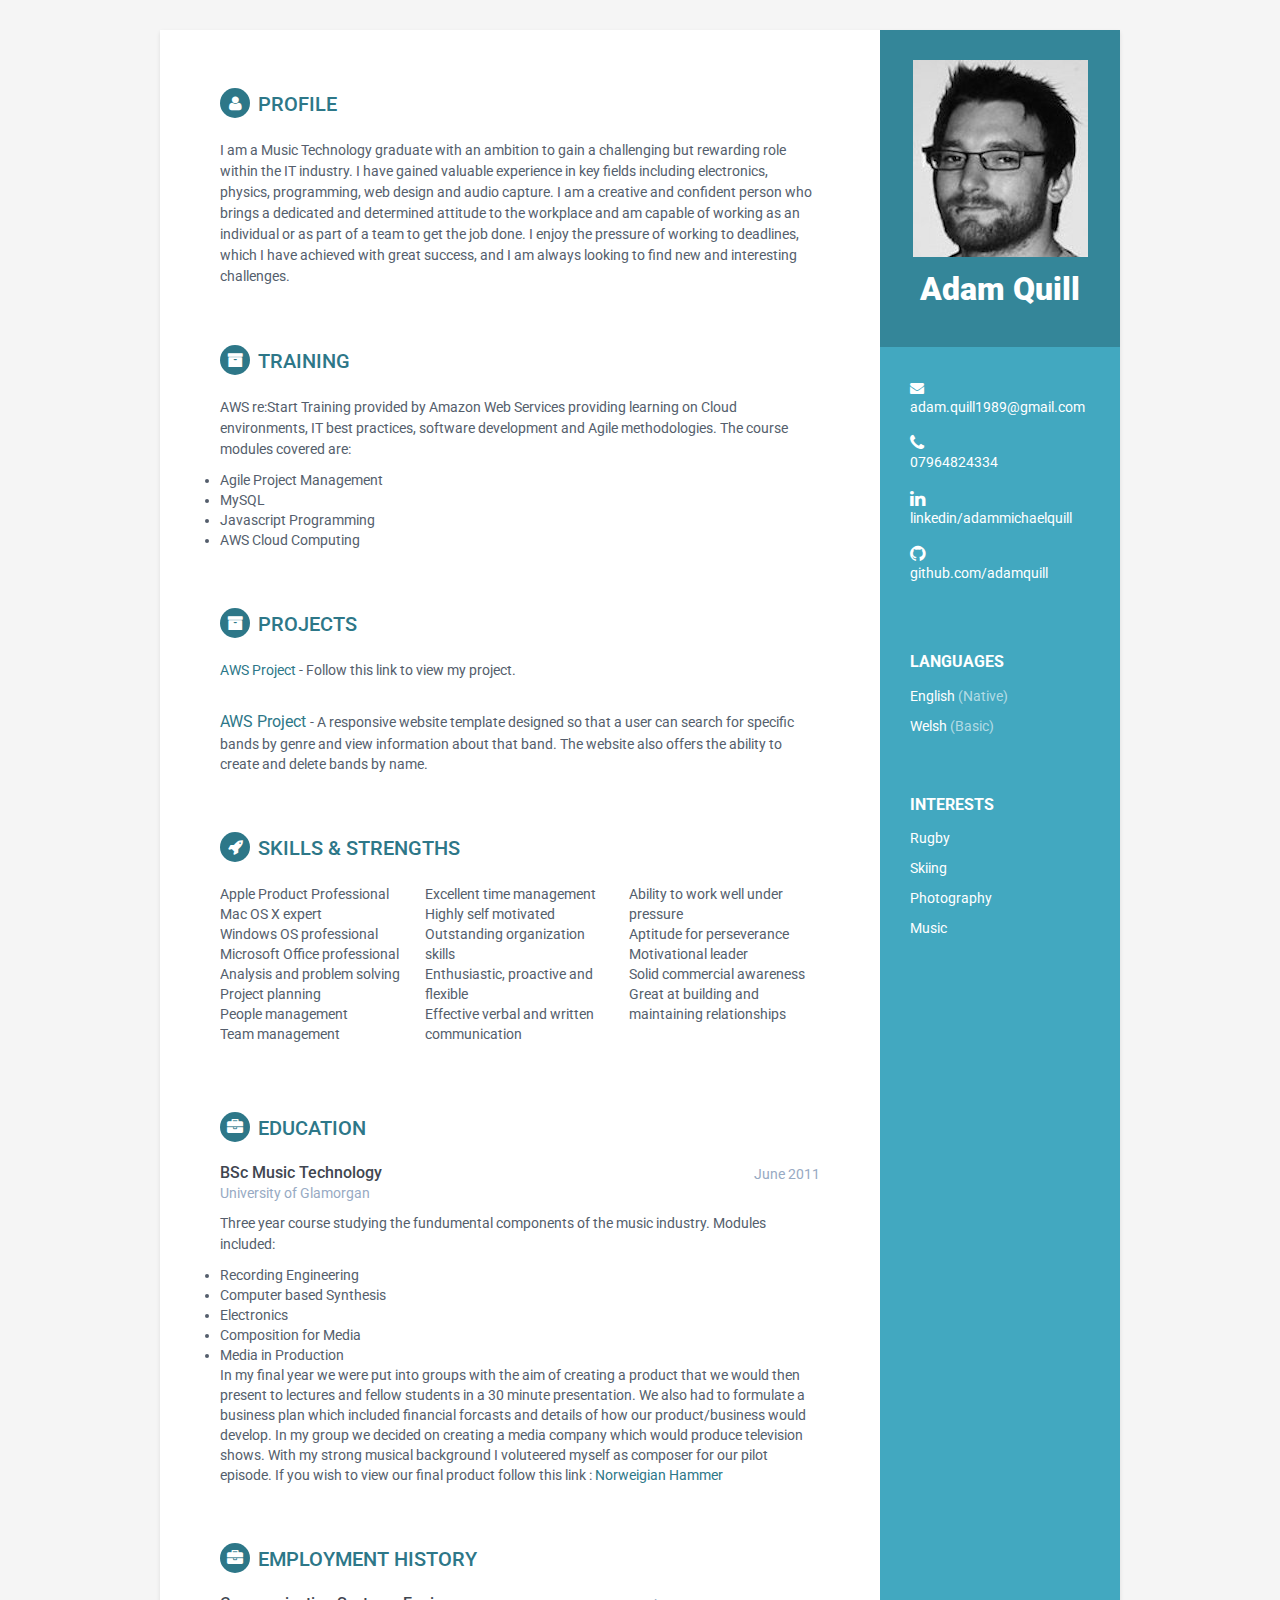
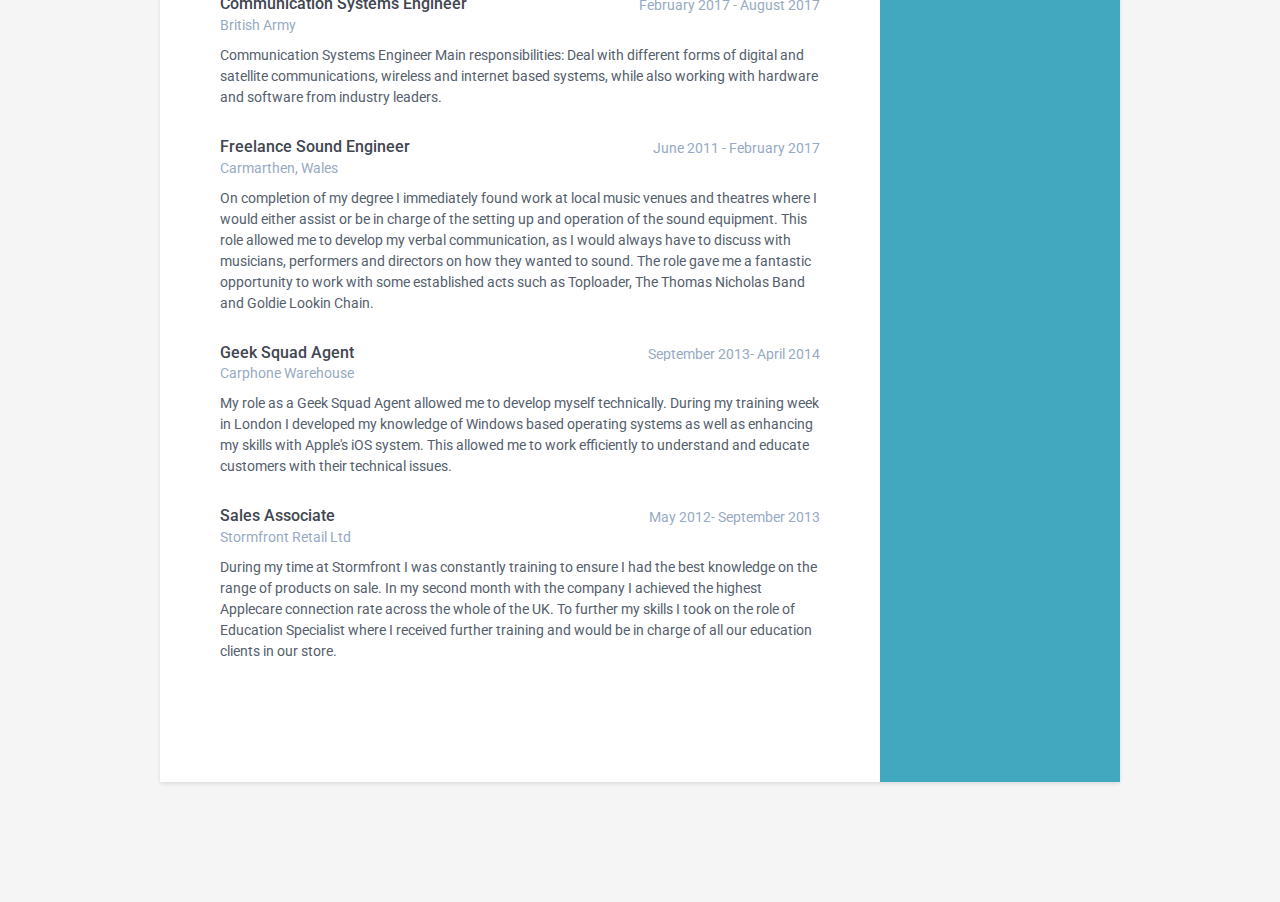
==== index.html @ 20fcff27 "link update" ====
<!DOCTYPE html>
<!--[if IE 8]> <html lang="en" class="ie8"> <![endif]-->
<!--[if IE 9]> <html lang="en" class="ie9"> <![endif]-->
<!--[if !IE]><!-->
<html lang="en">
<!--<![endif]-->

<head>
    <title>Adam Quill CV</title>
    <!-- Meta -->
    <meta charset="utf-8">
    <meta http-equiv="X-UA-Compatible" content="IE=edge">
    <meta name="viewport" content="width=device-width, initial-scale=1.0">
    <meta name="description" content="Responsive HTML5 Resume/CV Template for Developers">
    <meta name="author" content="Xiaoying Riley at 3rd Wave Media">

    <link href='https://fonts.googleapis.com/css?family=Roboto:400,500,400italic,300italic,300,500italic,700,700italic,900,900italic'
        rel='stylesheet' type='text/css'>
    <!-- Global CSS -->
    <link rel="stylesheet" href="assets/plugins/bootstrap/css/bootstrap.min.css">
    <!-- Plugins CSS -->
    <link rel="stylesheet" href="assets/plugins/font-awesome/css/font-awesome.css">

    <!-- Theme CSS -->
    <link id="theme-style" rel="stylesheet" href="assets/css/styles.css">
    <!-- HTML5 shim and Respond.js for IE8 support of HTML5 elements and media queries -->
    <!--[if lt IE 9]>
      <script src="https://oss.maxcdn.com/html5shiv/3.7.2/html5shiv.min.js"></script>
      <script src="https://oss.maxcdn.com/respond/1.4.2/respond.min.js"></script>
    <![endif]-->
    <style>
        .newspaper {
            -webkit-columns: 100px 3;

            -moz-columns: 100px 3;

            columns: 100px 3;
        }
    </style>
</head>

<body>
    <div class="wrapper">
        <div class="sidebar-wrapper">
            <div class="profile-container">
                <img class="profile" src="assets/images/me.jpg" alt="Adam Quill" />
                <h1 class="name">Adam Quill</h1>
                <h3 class="tagline"></h3>
            </div>
            <!--//profile-container-->

            <div class="contact-container container-block">
                <ul class="list-unstyled contact-list">
                    <li class="email">
                        <i class="fa fa-envelope"></i>
                        <a href="mailto: adam.quill1989@gmail.com">adam.quill1989@gmail.com</a>
                    </li>
                    <li class="phone">
                        <i class="fa fa-phone"></i>
                        <a>
                            <br>07964824334</a>
                    </li>
                    <li class="linkedin">
                        <i class="fa fa-linkedin"></i>
                        <a href="https://www.linkedin.com/in/adammichaelquill/" target="_blank">linkedin/adammichaelquill</a>
                    </li>
                    <li class="github">
                        <i class="fa fa-github"></i>
                        <a href="https://github.com/adamquill" target="_blank">
                            <br>github.com/adamquill</a>
                    </li>

                </ul>
            </div>
            <!--//contact-container-->
            <div class="languages-container container-block">
                <h2 class="container-block-title">Languages</h2>
                <ul class="list-unstyled interests-list">
                    <li>English
                        <span class="lang-desc">(Native)</span>
                    </li>
                    <li>Welsh
                        <span class="lang-desc">(Basic)</span>
                    </li>

                </ul>
            </div>
            <!--//interests-->

            <div class="interests-container container-block">
                <h2 class="container-block-title">Interests</h2>
                <ul class="list-unstyled interests-list">
                    <li>Rugby</li>
                    <li>Skiing</li>
                    <li>Photography</li>
                    <li>Music</li>
                </ul>
            </div>
            <!--//interests-->

        </div>
        <!--//sidebar-wrapper-->

        <div class="main-wrapper">

            <section class="section summary-section">
                <h2 class="section-title">
                    <i class="fa fa-user"></i>Profile</h2>
                <div class="summary">
                    <p>I am a Music Technology graduate with an ambition to gain a challenging but rewarding role within the
                        IT industry. I have gained valuable experience in key fields including electronics, physics, programming,
                        web design and audio capture. I am a creative and confident person who brings a dedicated and determined
                        attitude to the workplace and am capable of working as an individual or as part of a team to get
                        the job done. I enjoy the pressure of working to deadlines, which I have achieved with great success,
                        and I am always looking to find new and interesting challenges.</p>
                </div>
                <!--//summary-->
            </section>
            <!--//section-->
            <section class="section projects-section">
                <h2 class="section-title">
                    <i class="fa fa-archive"></i>Training</h2>
                <div class="intro">
                    <p>AWS re:Start Training provided by Amazon Web Services providing learning on Cloud environments, IT best
                        practices, software development and Agile methodologies. The course modules covered are:
                        <li> Agile Project Management</li>
                        <li> MySQL</li>
                        <li> Javascript Programming</li>
                        <li> AWS Cloud Computing</li>
                    </p>
                </div>



            </section>
            <!--//section-->
            <section class="section projects-section">
                <h2 class="section-title">
                    <i class="fa fa-archive"></i>Projects</h2>
                <div class="intro">
                    <p>
                        <a href="src/newgaragewithsearch.html">AWS Project</h4>
                        </a> - Follow this link to view my project.
                    </p>
                </div>
                <!--//intro-->
                <div class="item">
                    <span class="project-title">
                        <a href="#hook">AWS Project</a>
                    </span> -
                    <span class="project-tagline">A responsive website template designed so that a user can search for specific bands by genre and view
                        information about that band. The website also offers the ability to create and delete bands by name.</span>

                </div>
                <!--//item-->

            </section>
            <section class="skills-section section">
                <h2 class="section-title">
                    <i class="fa fa-rocket"></i>Skills &amp; Strengths</h2>
                <div class="skillset">
                    <div class="item">
                        <div class="newspaper">Apple Product Professional Mac OS X expert
                            <br> Windows OS professional Microsoft Office professional Analysis and problem solving Project planning
                            <br> People management
                            <br>Team management
                            <br>Excellent time management
                            <br> Highly self motivated Outstanding organization skills
                            <br> Enthusiastic, proactive and flexible
                            <br>Effective verbal and written communication
                            <br>Ability to work well under pressure
                            <br> Aptitude for perseverance
                            <br>Motivational leader
                            <br> Solid commercial awareness Great at building and maintaining relationships
                        </div>

                        </p>
            </section>
            <section class="section experiences-section">
                <h2 class="section-title">
                    <i class="fa fa-briefcase"></i>Education</h2>

                <div class="item">
                    <div class="meta">
                        <div class="upper-row">
                            <h3 class="job-title">BSc Music Technology</h3>
                            <div class="time">June 2011</div>
                        </div>
                        <!--//upper-row-->
                        <div class="company">University of Glamorgan</div>
                    </div>
                    <!--//meta-->
                    <div class="details">
                        <p>Three year course studying the fundumental components of the music industry. Modules included:
                            <li>Recording Engineering</li>
                            <li>Computer based Synthesis</li>
                            <li>Electronics</li>
                            <li>Composition for Media</li>
                            <li>Media in Production</li>
                            In my final year we were put into groups with the aim of creating a product that we would then present to lectures and fellow
                            students in a 30 minute presentation. We also had to formulate a business plan which included financial forcasts and details of 
                            how our product/business would develop. In my group we decided on creating a media company which would produce television shows.
                            With my strong musical background I voluteered myself as composer for our pilot episode. If you wish to view our final product
                            follow this link : <a href="https://www.youtube.com/watch?v=DDrHcM4TVjU">Norweigian Hammer</a> 
                        </p>
                    </div>
            </section>
            <!--//skills-section-->
            <section class="section experiences-section">
                <h2 class="section-title">
                    <i class="fa fa-briefcase"></i>Employment History</h2>

                <div class="item">
                    <div class="meta">
                        <div class="upper-row">
                            <h3 class="job-title">Communication Systems Engineer</h3>
                            <div class="time">February 2017 - August 2017</div>
                        </div>
                        <!--//upper-row-->
                        <div class="company">British Army</div>
                    </div>
                    <!--//meta-->
                    <div class="details">
                        <p>Communication Systems Engineer Main responsibilities: Deal with different forms of digital and satellite
                            communications, wireless and internet based systems, while also working with hardware and software
                            from industry leaders.</p>
                    </div>
                    <!--//details-->
                </div>
                <!--//item-->

                <div class="item">
                    <div class="meta">
                        <div class="upper-row">
                            <h3 class="job-title">Freelance Sound Engineer</h3>
                            <div class="time">June 2011 - February 2017</div>
                        </div>
                        <!--//upper-row-->
                        <div class="company">Carmarthen, Wales</div>
                    </div>
                    <!--//meta-->
                    <div class="details">
                        <p>On completion of my degree I immediately found work at local music venues and theatres where I would
                            either assist or be in charge of the setting up and operation of the sound equipment. This role
                            allowed me to develop my verbal communication, as I would always have to discuss with musicians,
                            performers and directors on how they wanted to sound. The role gave me a fantastic opportunity
                            to work with some established acts such as Toploader, The Thomas Nicholas Band and Goldie Lookin
                            Chain.
                        </p>

                    </div>
                    <!--//details-->
                </div>
                <!--//item-->

                <div class="item">
                    <div class="meta">
                        <div class="upper-row">
                            <h3 class="job-title">Geek Squad Agent</h3>
                            <div class="time">September 2013- April 2014</div>
                        </div>
                        <!--//upper-row-->
                        <div class="company">Carphone Warehouse</div>
                    </div>
                    <!--//meta-->
                    <div class="details">
                        <p>My role as a Geek Squad Agent allowed me to develop myself technically. During my training week in
                            London I developed my knowledge of Windows based operating systems as well as enhancing my skills
                            with Apple's iOS system. This allowed me to work efficiently to understand and educate customers
                            with their technical issues.</p>
                    </div>
                    <!--//details-->
                </div>
                <!--//item-->
                <div class="item">
                    <div class="meta">
                        <div class="upper-row">
                            <h3 class="job-title">Sales Associate</h3>
                            <div class="time">May 2012- September 2013</div>
                        </div>
                        <!--//upper-row-->
                        <div class="company">Stormfront Retail Ltd</div>
                    </div>
                    <!--//meta-->
                    <div class="details">
                        <p>During my time at Stormfront I was constantly training to ensure I had the best knowledge on the
                            range of products on sale. In my second month with the company I achieved the highest Applecare
                            connection rate across the whole of the UK. To further my skills I took on the role of Education
                            Specialist where I received further training and would be in charge of all our education clients
                            in our store.
                        </p>
                    </div>
                    <!--//details-->
                </div>
                <!--//item-->

            </section>
            <!--//section-->





            </div>
            <!--//main-body-->
            </div>

            <footer class="footer">

                </div>
                <!--//container-->
            </footer>
            <!--//footer-->

            <!-- Javascript -->
            <script type="text/javascript" src="assets/plugins/jquery-1.11.3.min.js"></script>
            <script type="text/javascript" src="assets/plugins/bootstrap/js/bootstrap.min.js"></script>
            <!-- custom js -->
            <script type="text/javascript" src="assets/js/main.js"></script>
</body>

</html>
---- assets/css/styles.css ----
/*   
 * Template Name: Orbit - Responsive Resume/CV Template for Developers
 * Version: 1.0
 * Author: Xiaoying Riley
 * Twitter: @3rdwave_themes
 * License: Creative Commons Attribution 3.0 License
 * Website: http://themes.3rdwavemedia.com/
*/
/* styles.css */
/* ======= Base ======= */
body {
  font-family: 'Roboto', sans-serif;
  color: #545E6C;
  background: #f5f5f5;
  font-size: 14px;
  padding: 30px;
  -webkit-font-smoothing: antialiased;
  -moz-osx-font-smoothing: grayscale;
}
h1,
h2,
h3,
h4,
h5,
h6 {
  font-weight: 700;
}
a {
  color: #2d7788;
  -webkit-transition: all 0.4s ease-in-out;
  -moz-transition: all 0.4s ease-in-out;
  -ms-transition: all 0.4s ease-in-out;
  -o-transition: all 0.4s ease-in-out;
}
a:hover {
  text-decoration: underline;
  color: #1a454f;
}
a:focus {
  text-decoration: none;
}
p {
  line-height: 1.5;
}
.wrapper {
  background: #42A8C0;
  max-width: 960px;
  margin: 0 auto;
  position: relative;
  -webkit-box-shadow: 0px 2px 4px rgba(0, 0, 0, 0.1);
  -moz-box-shadow: 0px 2px 4px rgba(0, 0, 0, 0.1);
  box-shadow: 0px 2px 4px rgba(0, 0, 0, 0.1);
}
.sidebar-wrapper {
  background: #42A8C0;
  position: absolute;
  right: 0;
  width: 240px;
  height: 100%;
  min-height: 800px;
  color: #fff;
}
.sidebar-wrapper a {
  color: #fff;
}
.sidebar-wrapper .profile-container {
  padding: 30px;
  background: rgba(0, 0, 0, 0.2);
  text-align: center;
  color: #fff;
}
.sidebar-wrapper .name {
  font-size: 32px;
  font-weight: 900;
  margin-top: 0;
  margin-bottom: 10px;
}
.sidebar-wrapper .tagline {
  color: rgba(255, 255, 255, 0.6);
  font-size: 16px;
  font-weight: 400;
  margin-top: 0;
  margin-bottom: 0;
}
.sidebar-wrapper .profile {
  margin-bottom: 15px;
}
.sidebar-wrapper .contact-list .fa {
  margin-right: 5px;
  font-size: 18px;
  vertical-align: middle;
}
.sidebar-wrapper .contact-list li {
  margin-bottom: 15px;
}
.sidebar-wrapper .contact-list li:last-child {
  margin-bottom: 0;
}
.sidebar-wrapper .contact-list .email .fa {
  font-size: 14px;
}
.sidebar-wrapper .container-block {
  padding: 30px;
}
.sidebar-wrapper .container-block-title {
  text-transform: uppercase;
  font-size: 16px;
  font-weight: 700;
  margin-top: 0;
  margin-bottom: 15px;
}
.sidebar-wrapper .degree {
  font-size: 14px;
  margin-top: 0;
  margin-bottom: 5px;
}
.sidebar-wrapper .education-container .item {
  margin-bottom: 15px;
}
.sidebar-wrapper .education-container .item:last-child {
  margin-bottom: 0;
}
.sidebar-wrapper .education-container .meta {
  color: rgba(255, 255, 255, 0.6);
  font-weight: 500;
  margin-bottom: 0px;
  margin-top: 0;
}
.sidebar-wrapper .education-container .time {
  color: rgba(255, 255, 255, 0.6);
  font-weight: 500;
  margin-bottom: 0px;
}
.sidebar-wrapper .languages-container .lang-desc {
  color: rgba(255, 255, 255, 0.6);
}
.sidebar-wrapper .languages-list {
  margin-bottom: 0;
}
.sidebar-wrapper .languages-list li {
  margin-bottom: 10px;
}
.sidebar-wrapper .languages-list li:last-child {
  margin-bottom: 0;
}
.sidebar-wrapper .interests-list {
  margin-bottom: 0;
}
.sidebar-wrapper .interests-list li {
  margin-bottom: 10px;
}
.sidebar-wrapper .interests-list li:last-child {
  margin-bottom: 0;
}
.main-wrapper {
  background: #fff;
  padding: 60px;
  padding-right: 300px;
}
.main-wrapper .section-title {
  text-transform: uppercase;
  font-size: 20px;
  font-weight: 500;
  color: #2d7788;
  position: relative;
  margin-top: 0;
  margin-bottom: 20px;
}
.main-wrapper .section-title .fa {
  width: 30px;
  height: 30px;
  margin-right: 8px;
  display: inline-block;
  color: #fff;
  -webkit-border-radius: 50%;
  -moz-border-radius: 50%;
  -ms-border-radius: 50%;
  -o-border-radius: 50%;
  border-radius: 50%;
  -moz-background-clip: padding;
  -webkit-background-clip: padding-box;
  background-clip: padding-box;
  background: #2d7788;
  text-align: center;
  padding-top: 8px;
  font-size: 16px;
  position: relative;
  top: -2px;
}
.main-wrapper .section {
  margin-bottom: 60px;
}
.main-wrapper .experiences-section .item {
  margin-bottom: 30px;
}
.main-wrapper .upper-row {
  position: relative;
  overflow: hidden;
  margin-bottom: 2px;
}
.main-wrapper .job-title {
  color: #3F4650;
  font-size: 16px;
  margin-top: 0;
  margin-bottom: 0;
  font-weight: 500;
}
.main-wrapper .time {
  position: absolute;
  right: 0;
  top: 0;
  color: #97AAC3;
}
.main-wrapper .company {
  margin-bottom: 10px;
  color: #97AAC3;
}
.main-wrapper .project-title {
  font-size: 16px;
  font-weight: 400;
  margin-top: 0;
  margin-bottom: 5px;
}
.main-wrapper .projects-section .intro {
  margin-bottom: 30px;
}
.main-wrapper .projects-section .item {
  margin-bottom: 15px;
}
.skillset .item {
  margin-bottom: 15px;
  overflow: hidden;
}
.skillset .level-title {
  font-size: 14px;
  margin-top: 0;
  margin-bottom: 12px;
}
.skillset .level-bar {
  height: 12px;
  background: #f5f5f5;
}
.skillset .level-bar-inner {
  height: 12px;
  background: #7bc2d3;
}
.footer {
  padding: 30px;
  padding-top: 60px;
}
.footer .copyright {
  line-height: 1.6;
  color: #545E6C;
  font-size: 13px;
}
.footer .fa-heart {
  color: #fb866a;
}
/* Extra small devices (phones, less than 768px) */
@media (max-width: 767px) {
  .sidebar-wrapper {
    position: static;
    width: inherit;
  }
  .main-wrapper {
    padding: 30px;
  }
  .main-wrapper .time {
    position: static;
    display: block;
    margin-top: 5px;
  }
  .main-wrapper .upper-row {
    margin-bottom: 0;
  }
}
/* Small devices (tablets, 768px and up) */
/* Medium devices (desktops, 992px and up) */
@media (min-width: 992px) {
  .skillset .level-title {
    display: inline-block;
    float: left;
    width: 30%;
    margin-bottom: 0;
  }
  .skillset .level-bar {
    display: inline-block;
    width: 70%;
    float: left;
    position: relative;
    top: 1px;
  }
}
/* Large devices (large desktops, 1200px and up) */
/* Ex-Large devices (large desktops, 1200px and up) */
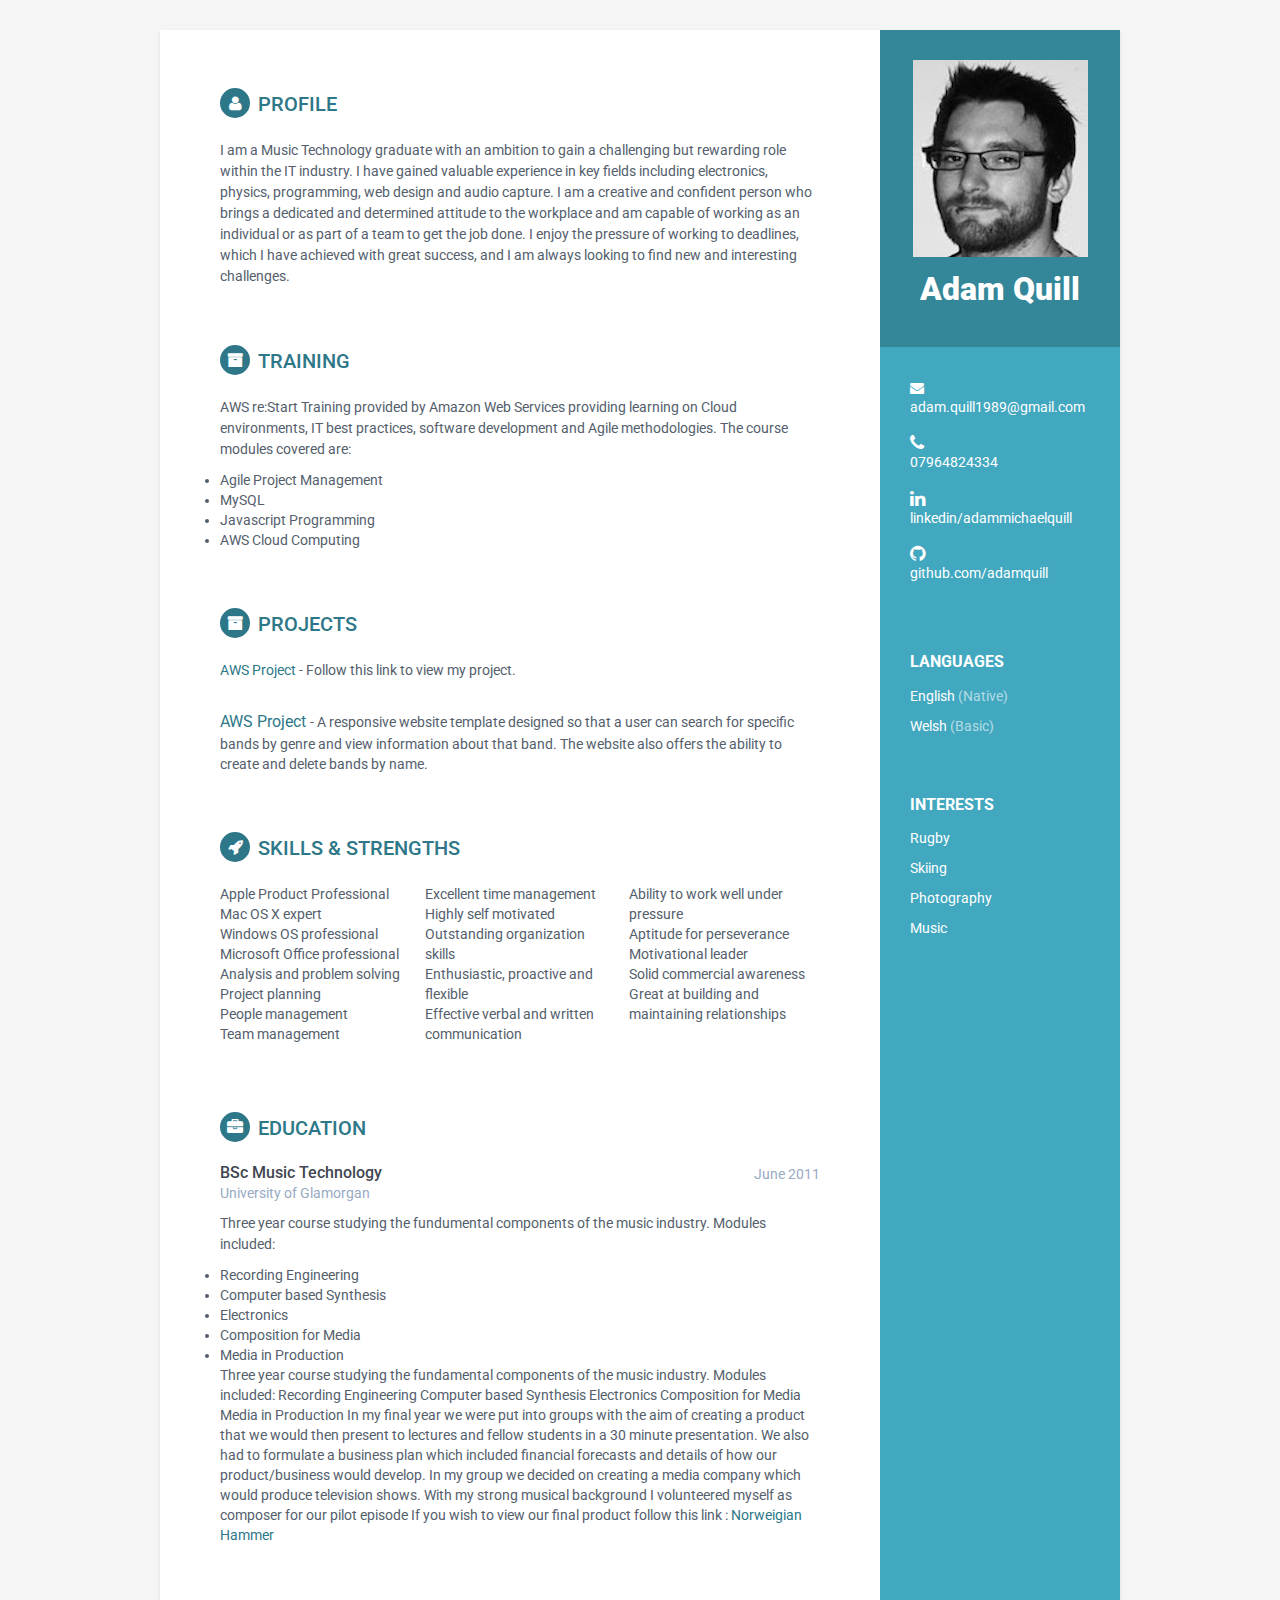
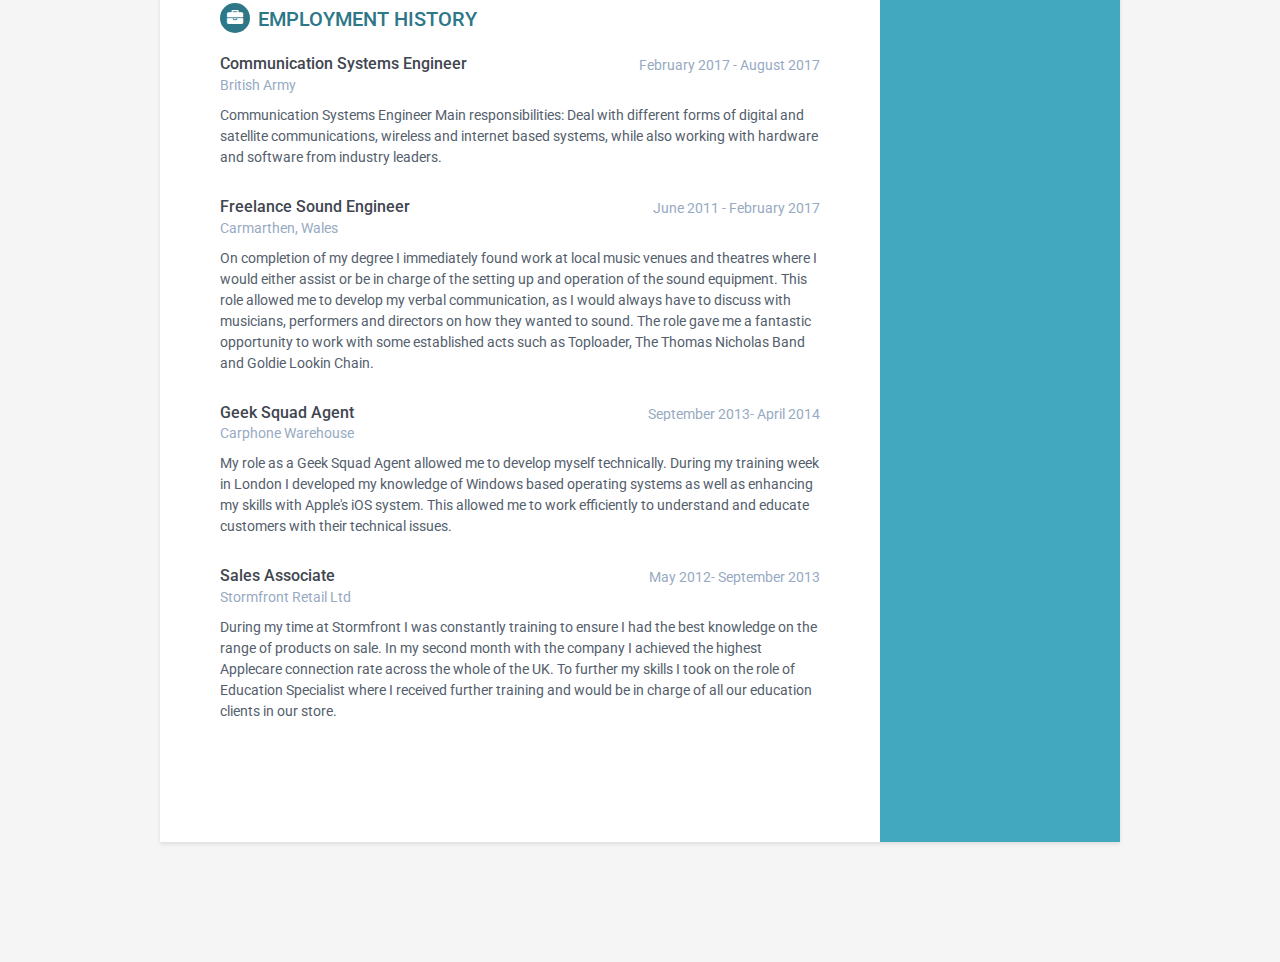
==== commit eb9fc9b7: "spelling check" ====
--- a/index.html
+++ b/index.html
@@ -197,11 +197,15 @@
                             <li>Electronics</li>
                             <li>Composition for Media</li>
                             <li>Media in Production</li>
-                            In my final year we were put into groups with the aim of creating a product that we would then present to lectures and fellow
-                            students in a 30 minute presentation. We also had to formulate a business plan which included financial forcasts and details of 
-                            how our product/business would develop. In my group we decided on creating a media company which would produce television shows.
-                            With my strong musical background I voluteered myself as composer for our pilot episode. If you wish to view our final product
-                            follow this link : <a href="https://www.youtube.com/watch?v=DDrHcM4TVjU">Norweigian Hammer</a> 
+                            Three year course studying the fundamental components of the music industry. Modules included:
+                            Recording Engineering
+                            Computer based Synthesis
+                            Electronics
+                            Composition for Media
+                            Media in Production
+                            In my final year we were put into groups with the aim of creating a product that we would then present to lectures and fellow students in a 30 minute presentation. We also had to formulate a business plan which included financial forecasts and details of how our product/business would develop. In my group we decided on creating a media company which would produce television shows. With my strong musical background I volunteered myself as composer for our pilot episode If you wish to view our final product
+                            follow this link :
+                            <a href="https://www.youtube.com/watch?v=DDrHcM4TVjU">Norweigian Hammer</a>
                         </p>
                     </div>
             </section>
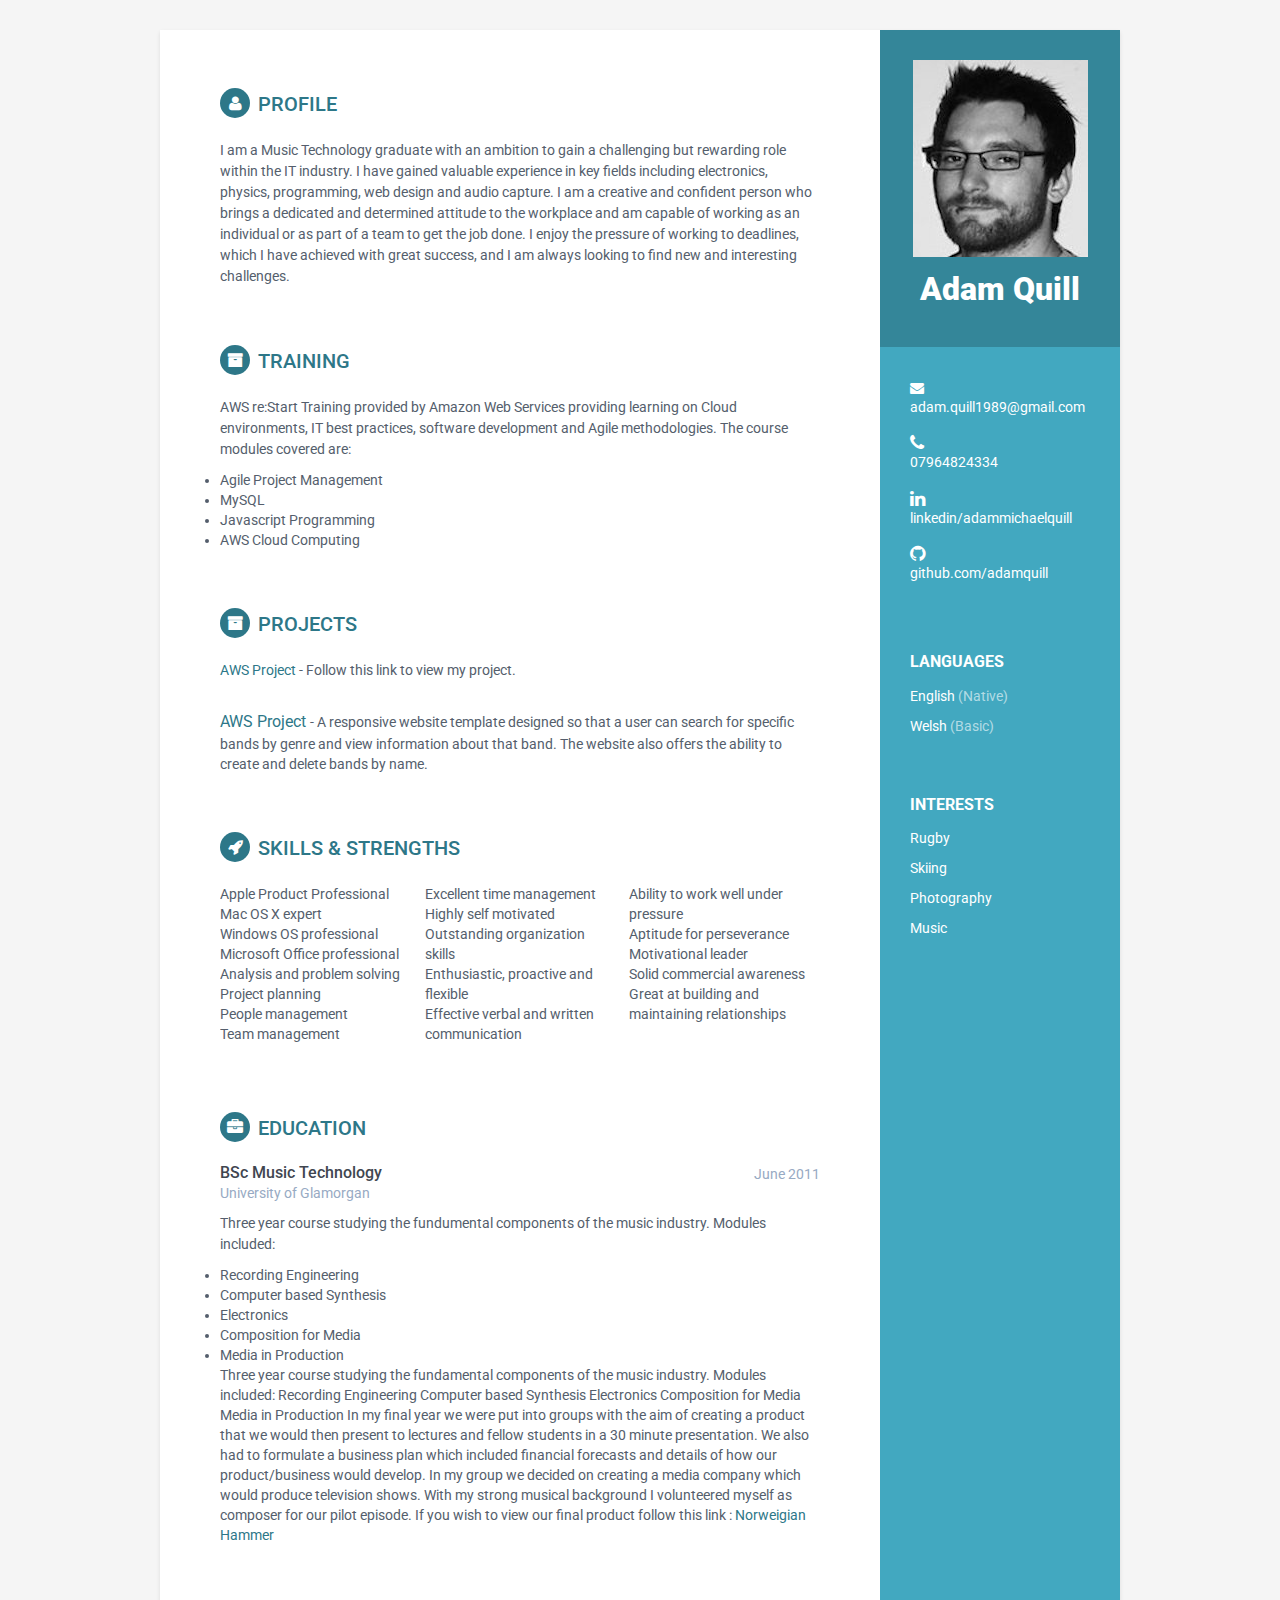
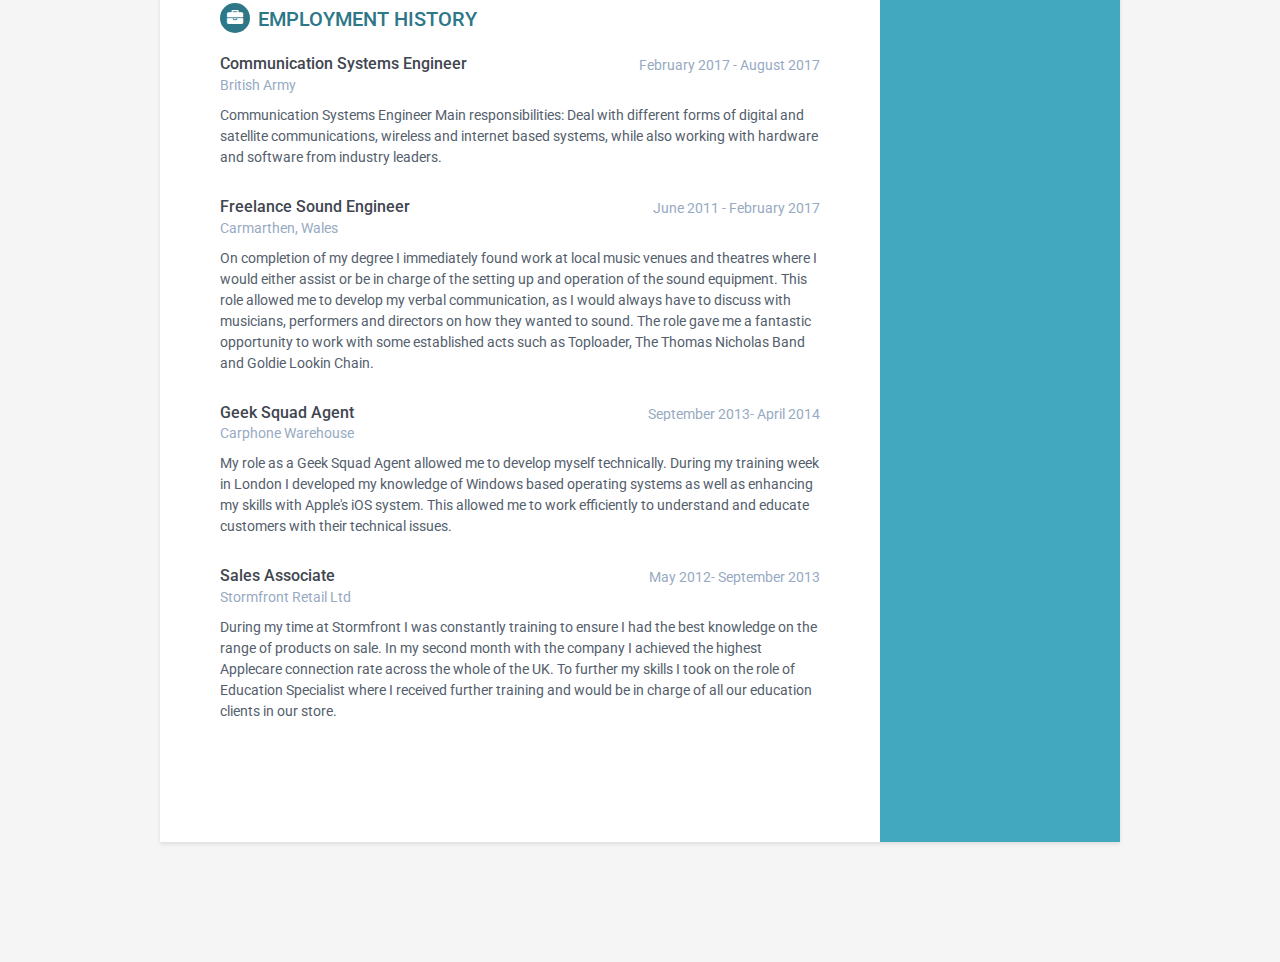
==== commit e01f5c7b: "spell check" ====
--- a/index.html
+++ b/index.html
@@ -203,7 +203,7 @@
                             Electronics
                             Composition for Media
                             Media in Production
-                            In my final year we were put into groups with the aim of creating a product that we would then present to lectures and fellow students in a 30 minute presentation. We also had to formulate a business plan which included financial forecasts and details of how our product/business would develop. In my group we decided on creating a media company which would produce television shows. With my strong musical background I volunteered myself as composer for our pilot episode If you wish to view our final product
+                            In my final year we were put into groups with the aim of creating a product that we would then present to lectures and fellow students in a 30 minute presentation. We also had to formulate a business plan which included financial forecasts and details of how our product/business would develop. In my group we decided on creating a media company which would produce television shows. With my strong musical background I volunteered myself as composer for our pilot episode. If you wish to view our final product
                             follow this link :
                             <a href="https://www.youtube.com/watch?v=DDrHcM4TVjU">Norweigian Hammer</a>
                         </p>
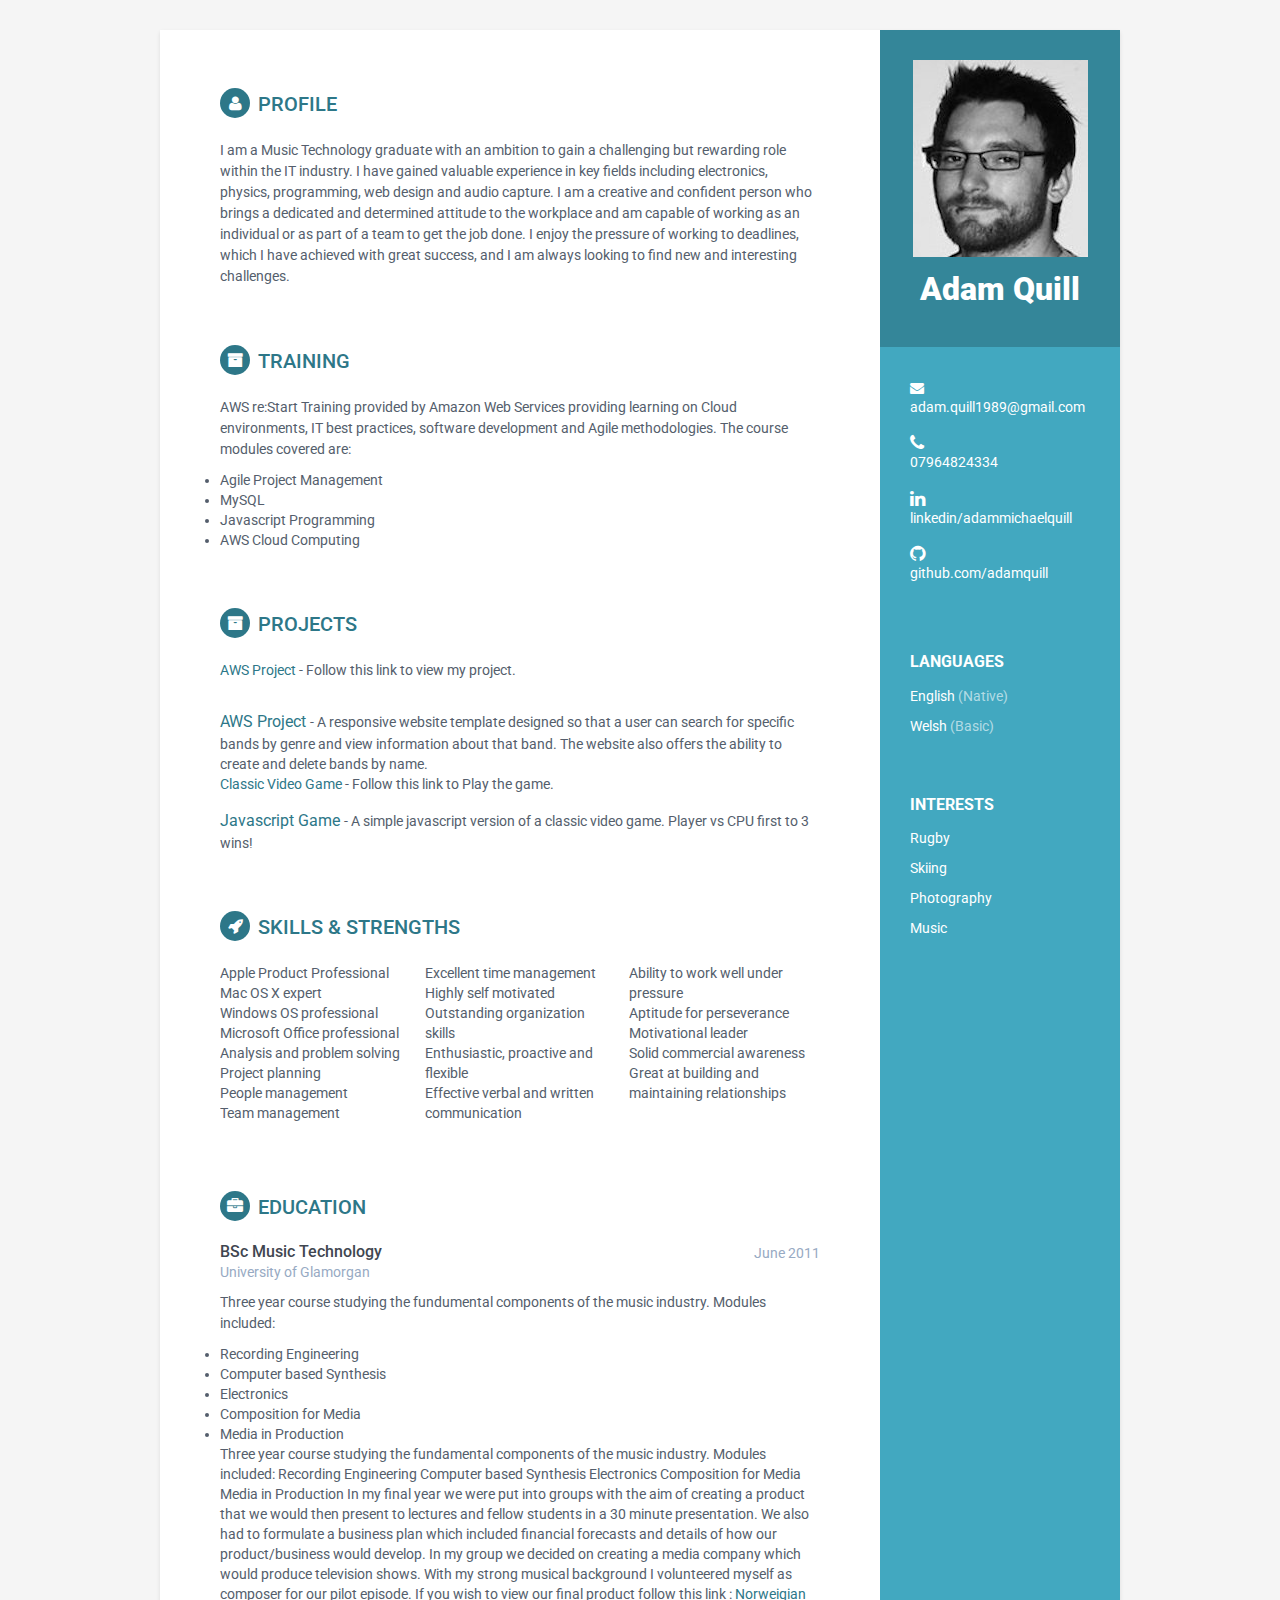
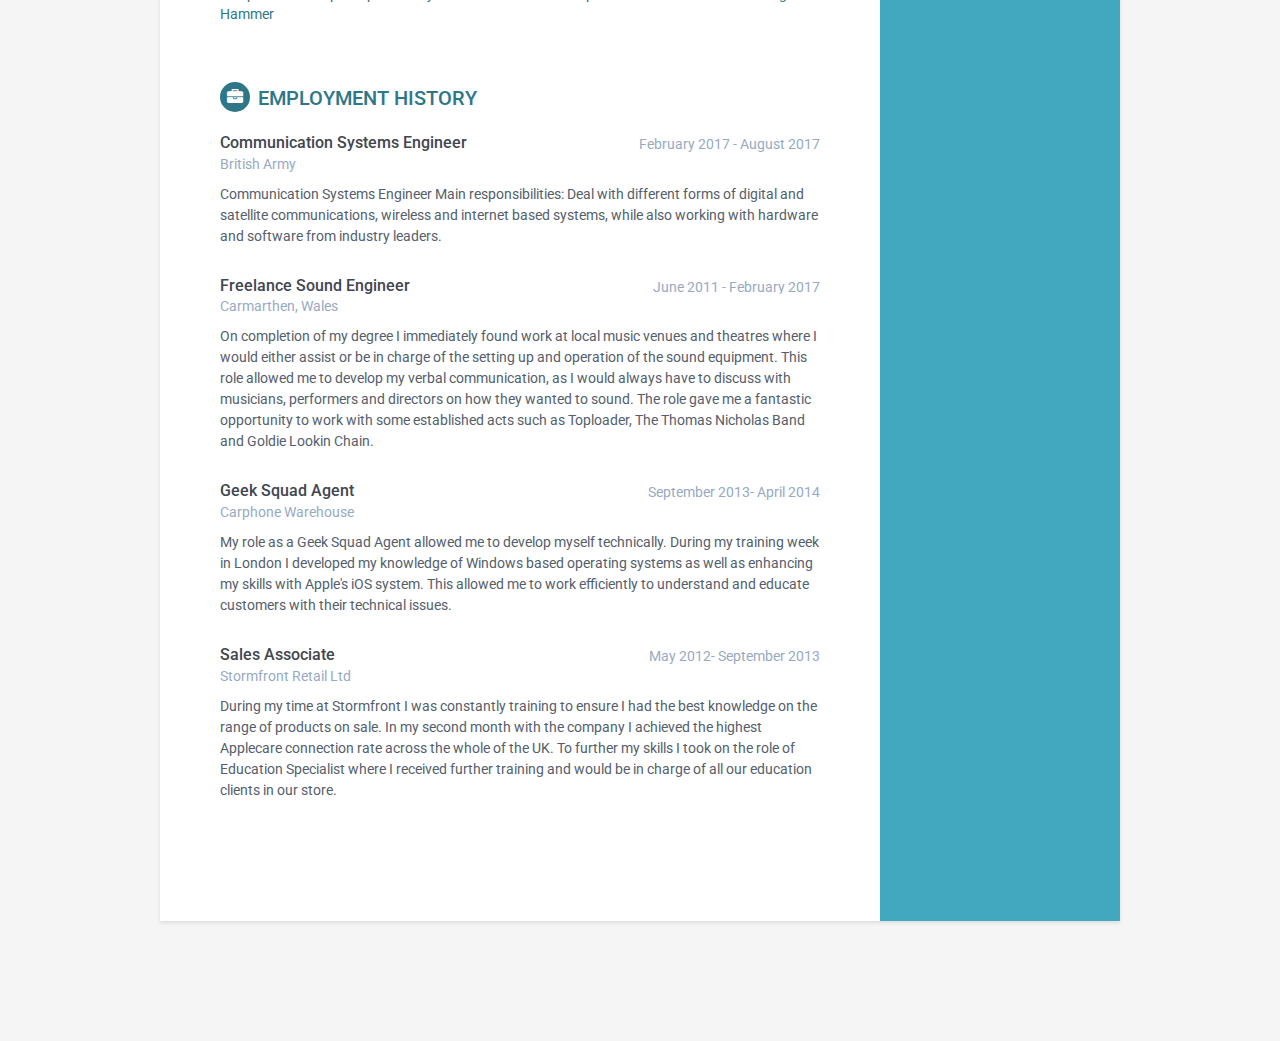
==== commit fd78b16a: "Adding js game to repository and updating cv to link to the game" ====
--- a/index.html
+++ b/index.html
@@ -150,8 +150,16 @@
                     </span> -
                     <span class="project-tagline">A responsive website template designed so that a user can search for specific bands by genre and view
                         information about that band. The website also offers the ability to create and delete bands by name.</span>
-
-                </div>
+                        <p>
+                            <a href="src/game.html">Classic Video Game</h4>
+                            </a> - Follow this link to Play the game.
+                        </p>
+                </div>
+                <div class="item">
+                    <span class="project-title">
+                        <a href="#hook">Javascript Game</a>
+                    </span> -
+                    <span class="project-tagline">A simple javascript version of a classic video game. Player vs CPU first to 3 wins!</span>
                 <!--//item-->
 
             </section>
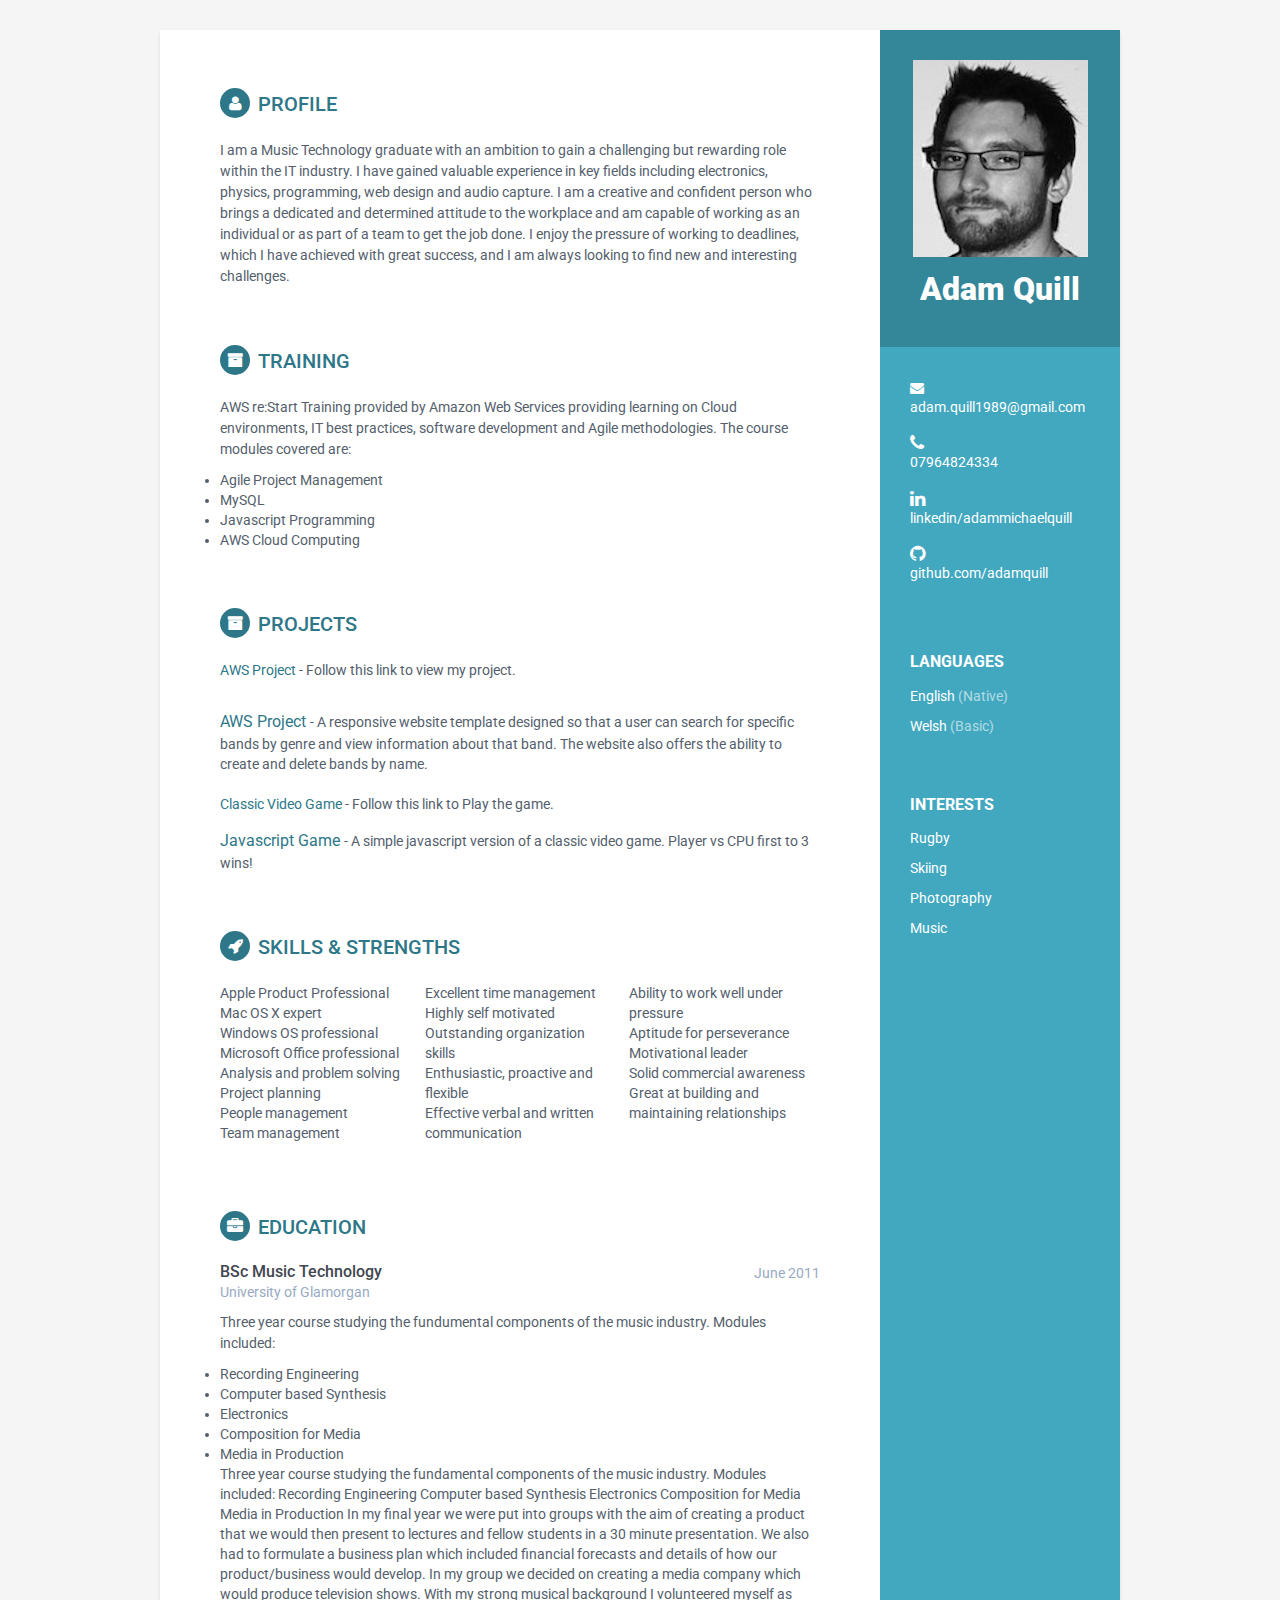
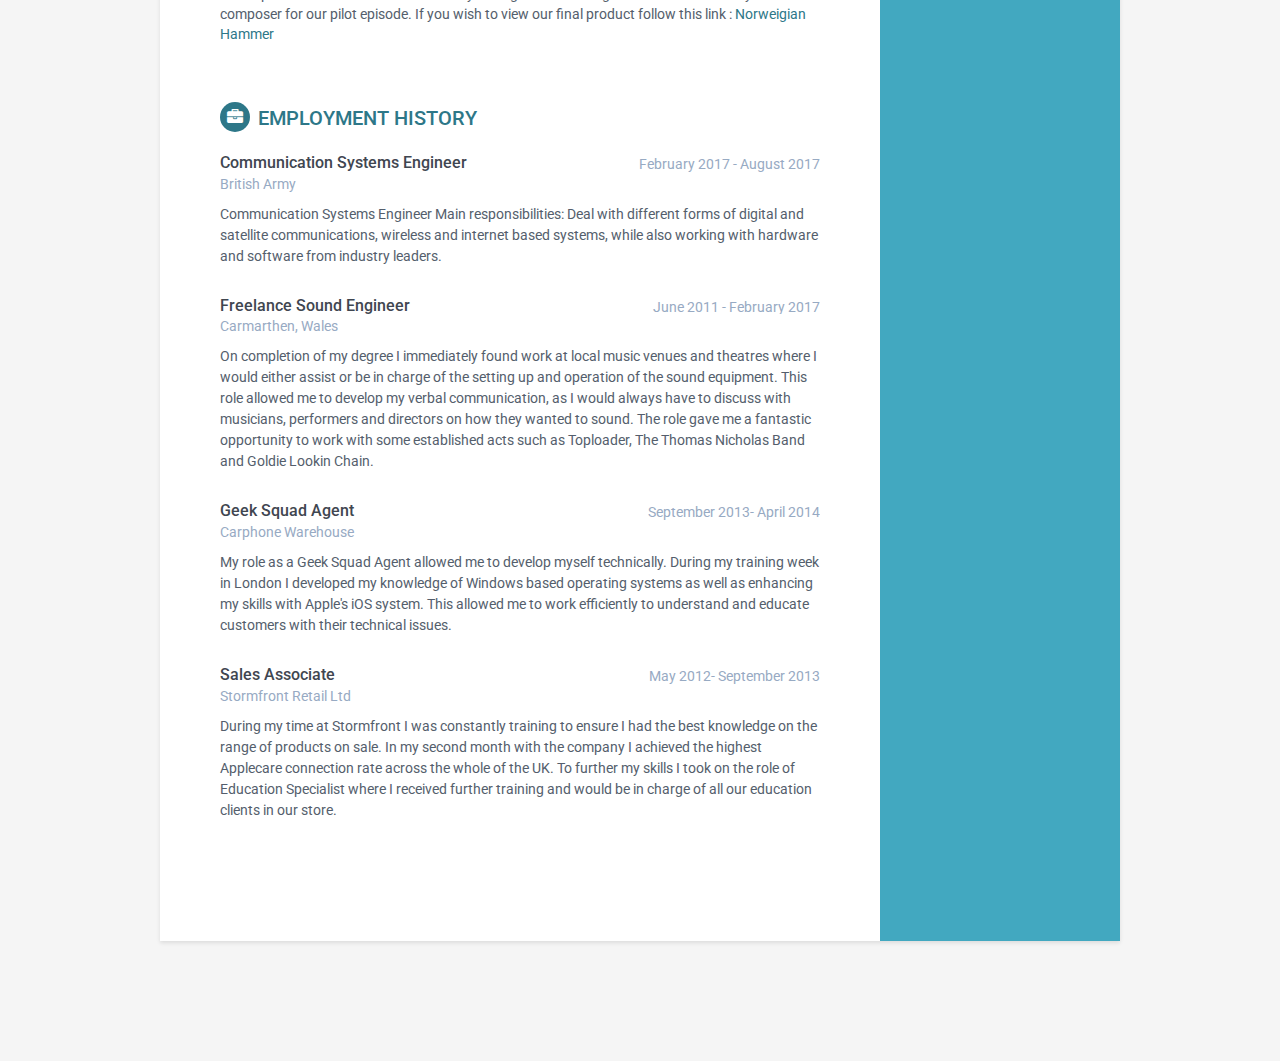
==== commit 2e5fb5ae: "formatting" ====
--- a/index.html
+++ b/index.html
@@ -150,6 +150,7 @@
                     </span> -
                     <span class="project-tagline">A responsive website template designed so that a user can search for specific bands by genre and view
                         information about that band. The website also offers the ability to create and delete bands by name.</span>
+                        <br><br>
                         <p>
                             <a href="src/game.html">Classic Video Game</h4>
                             </a> - Follow this link to Play the game.
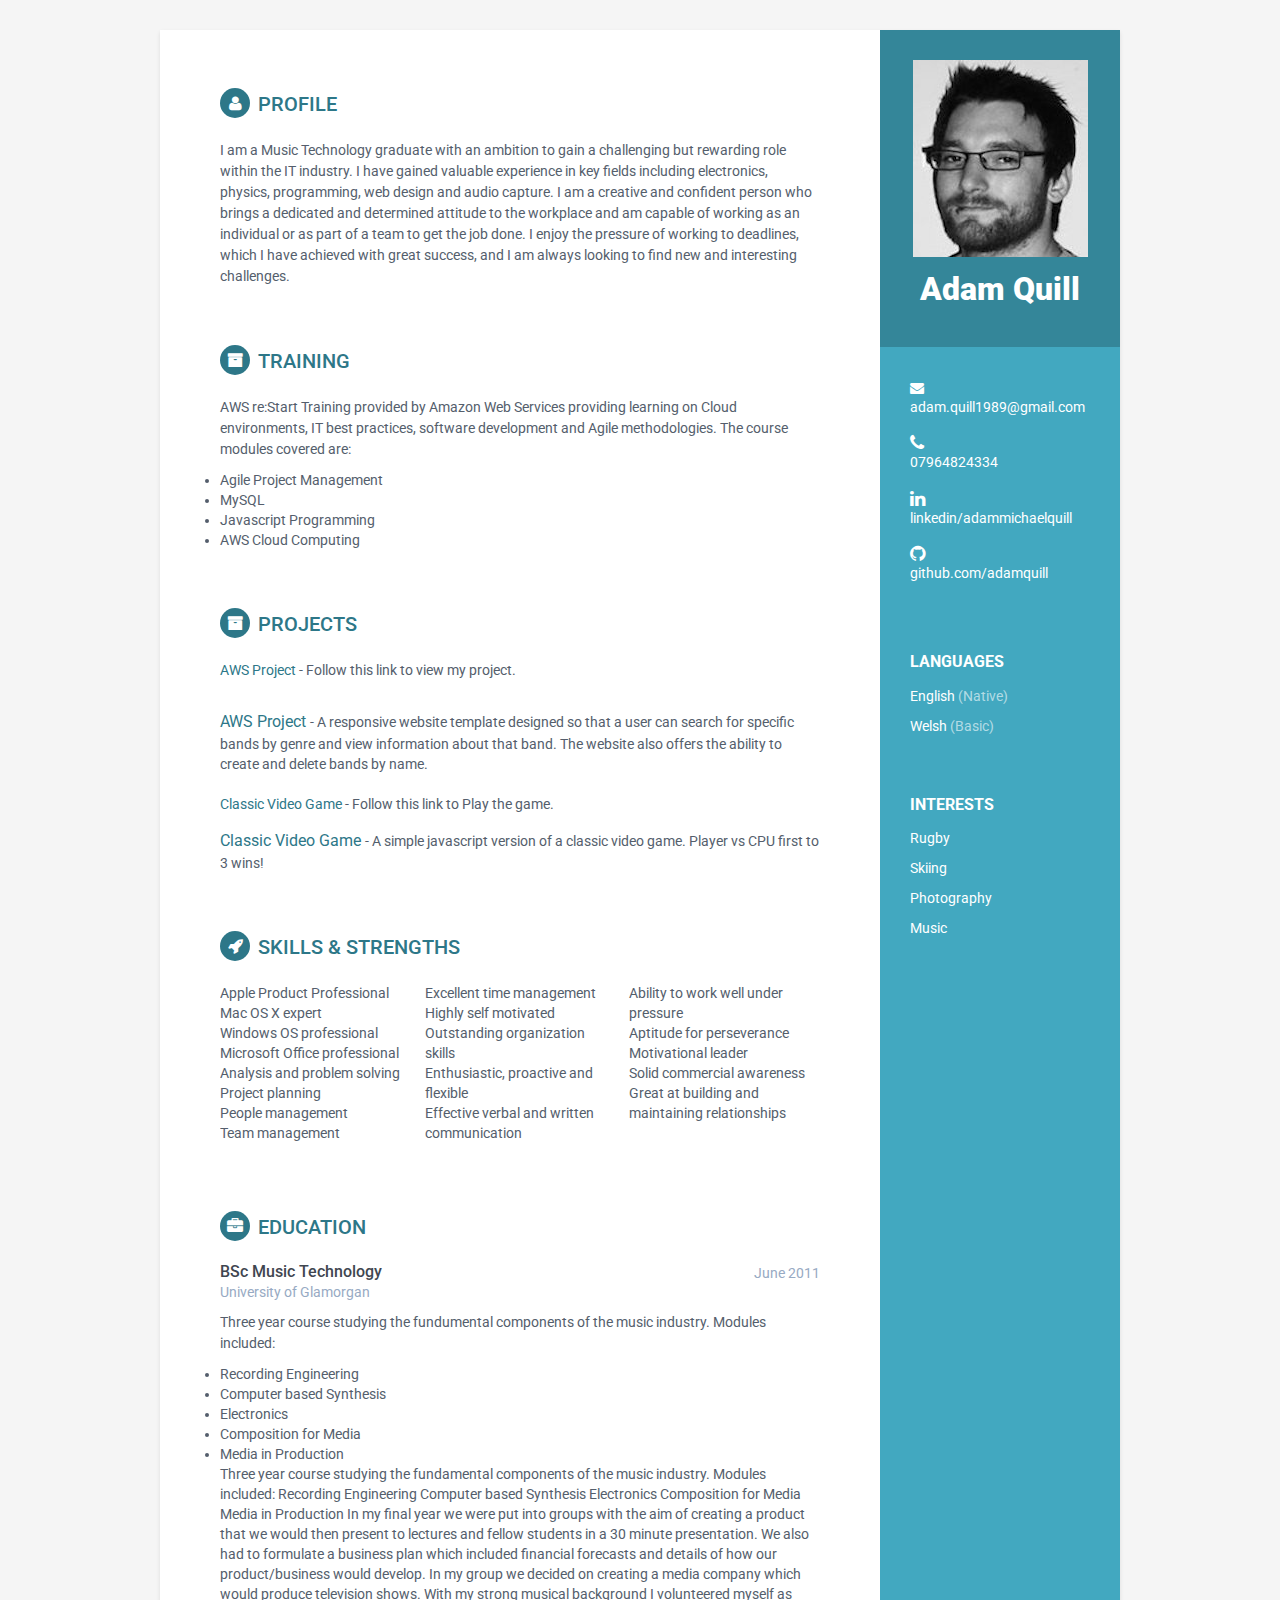
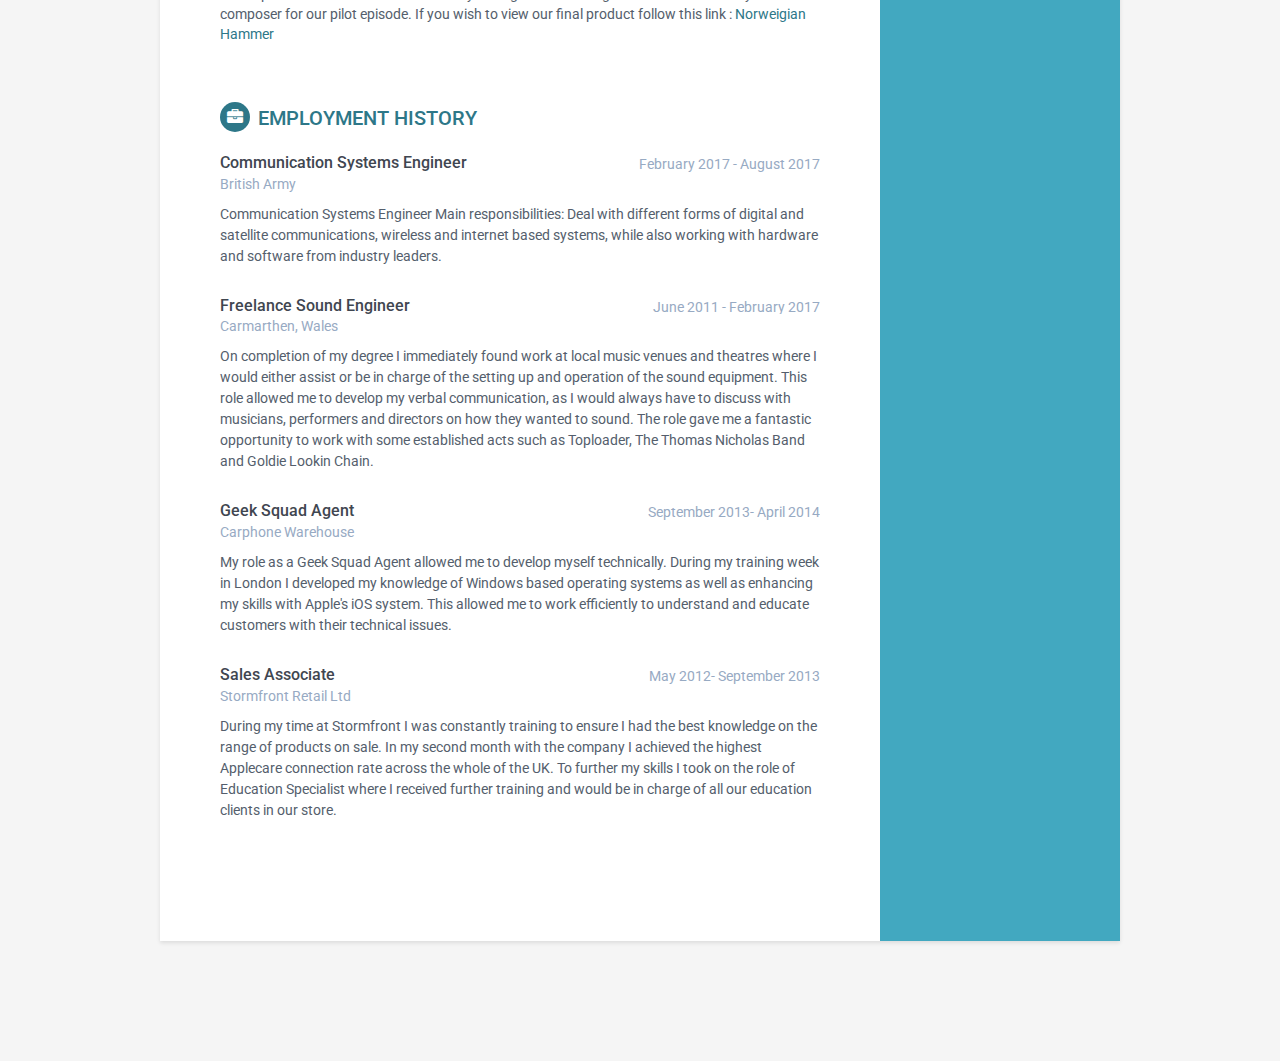
==== commit 100ba10f: "formatting" ====
--- a/index.html
+++ b/index.html
@@ -152,13 +152,13 @@
                         information about that band. The website also offers the ability to create and delete bands by name.</span>
                         <br><br>
                         <p>
-                            <a href="src/game.html">Classic Video Game</h4>
+                            <a href="/game.html">Classic Video Game</h4>
                             </a> - Follow this link to Play the game.
                         </p>
                 </div>
                 <div class="item">
                     <span class="project-title">
-                        <a href="#hook">Javascript Game</a>
+                        <a href="#hook">Classic Video Game</a>
                     </span> -
                     <span class="project-tagline">A simple javascript version of a classic video game. Player vs CPU first to 3 wins!</span>
                 <!--//item-->
